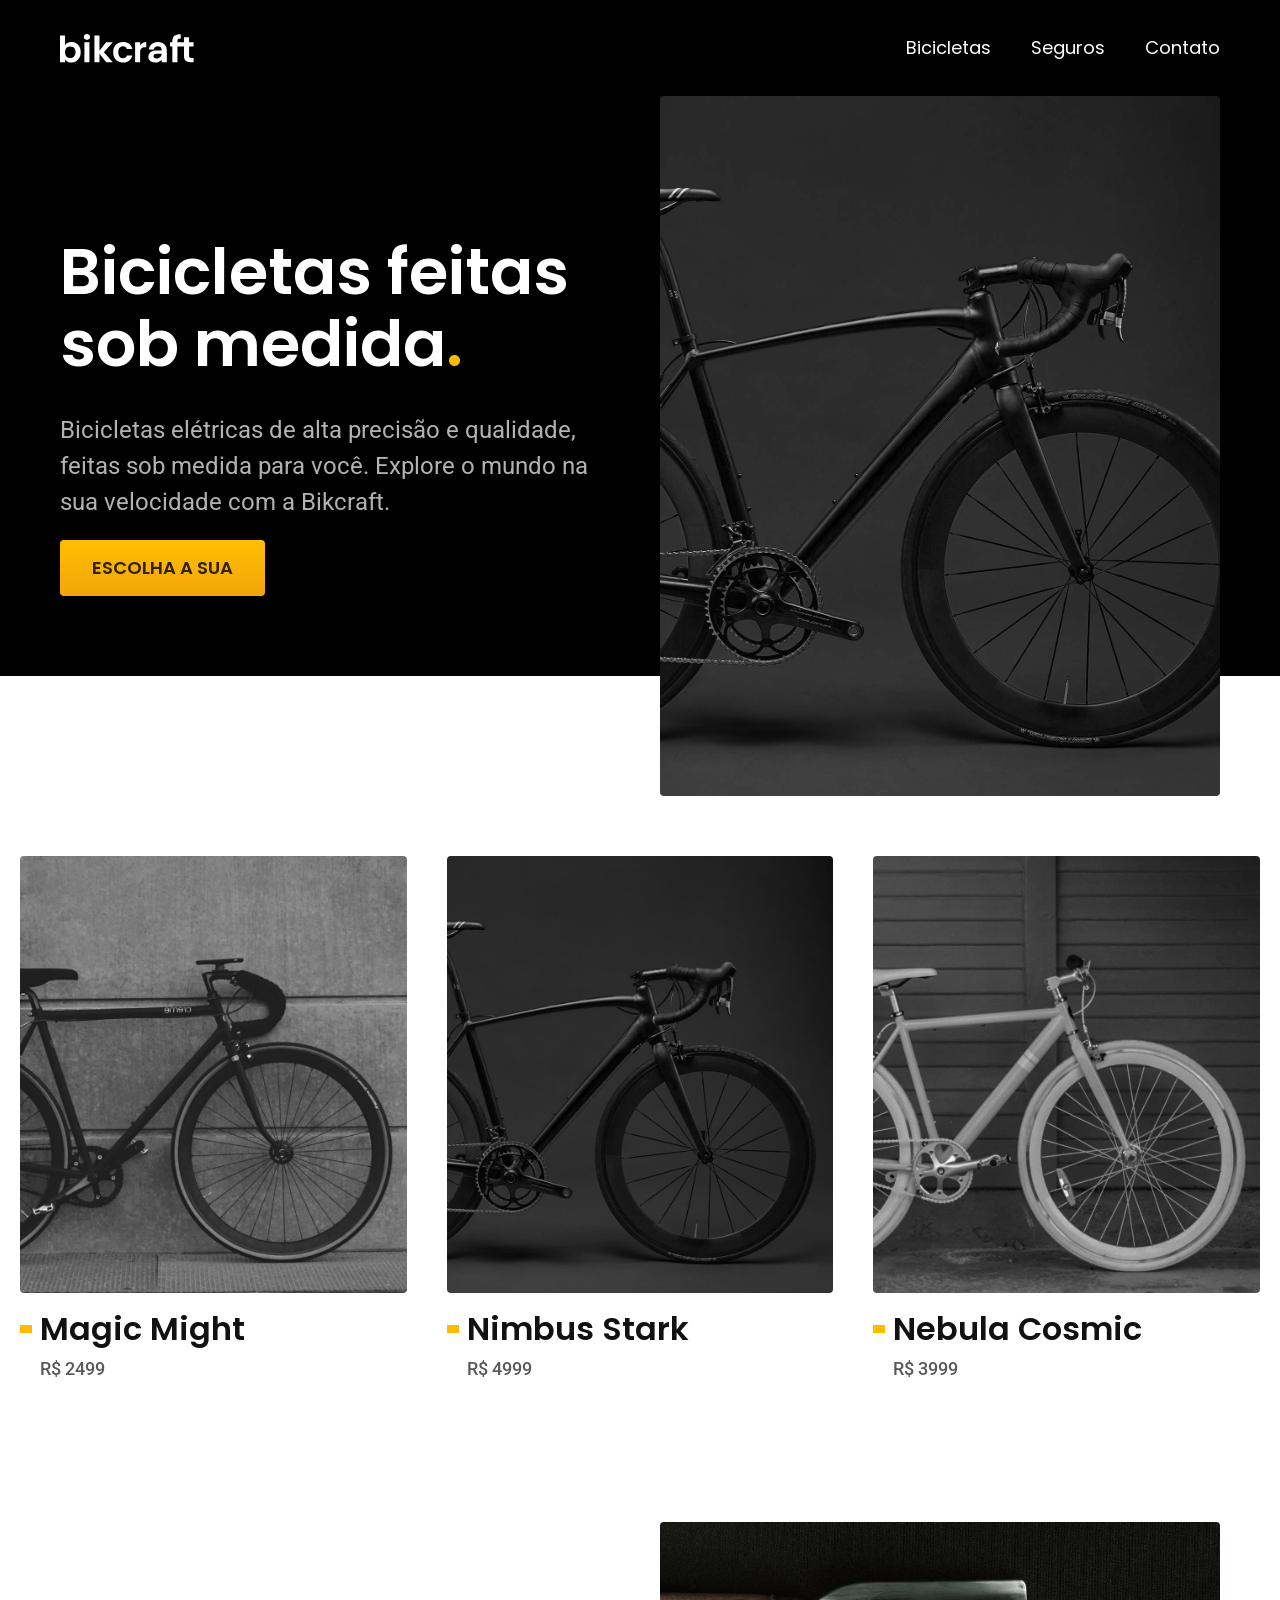
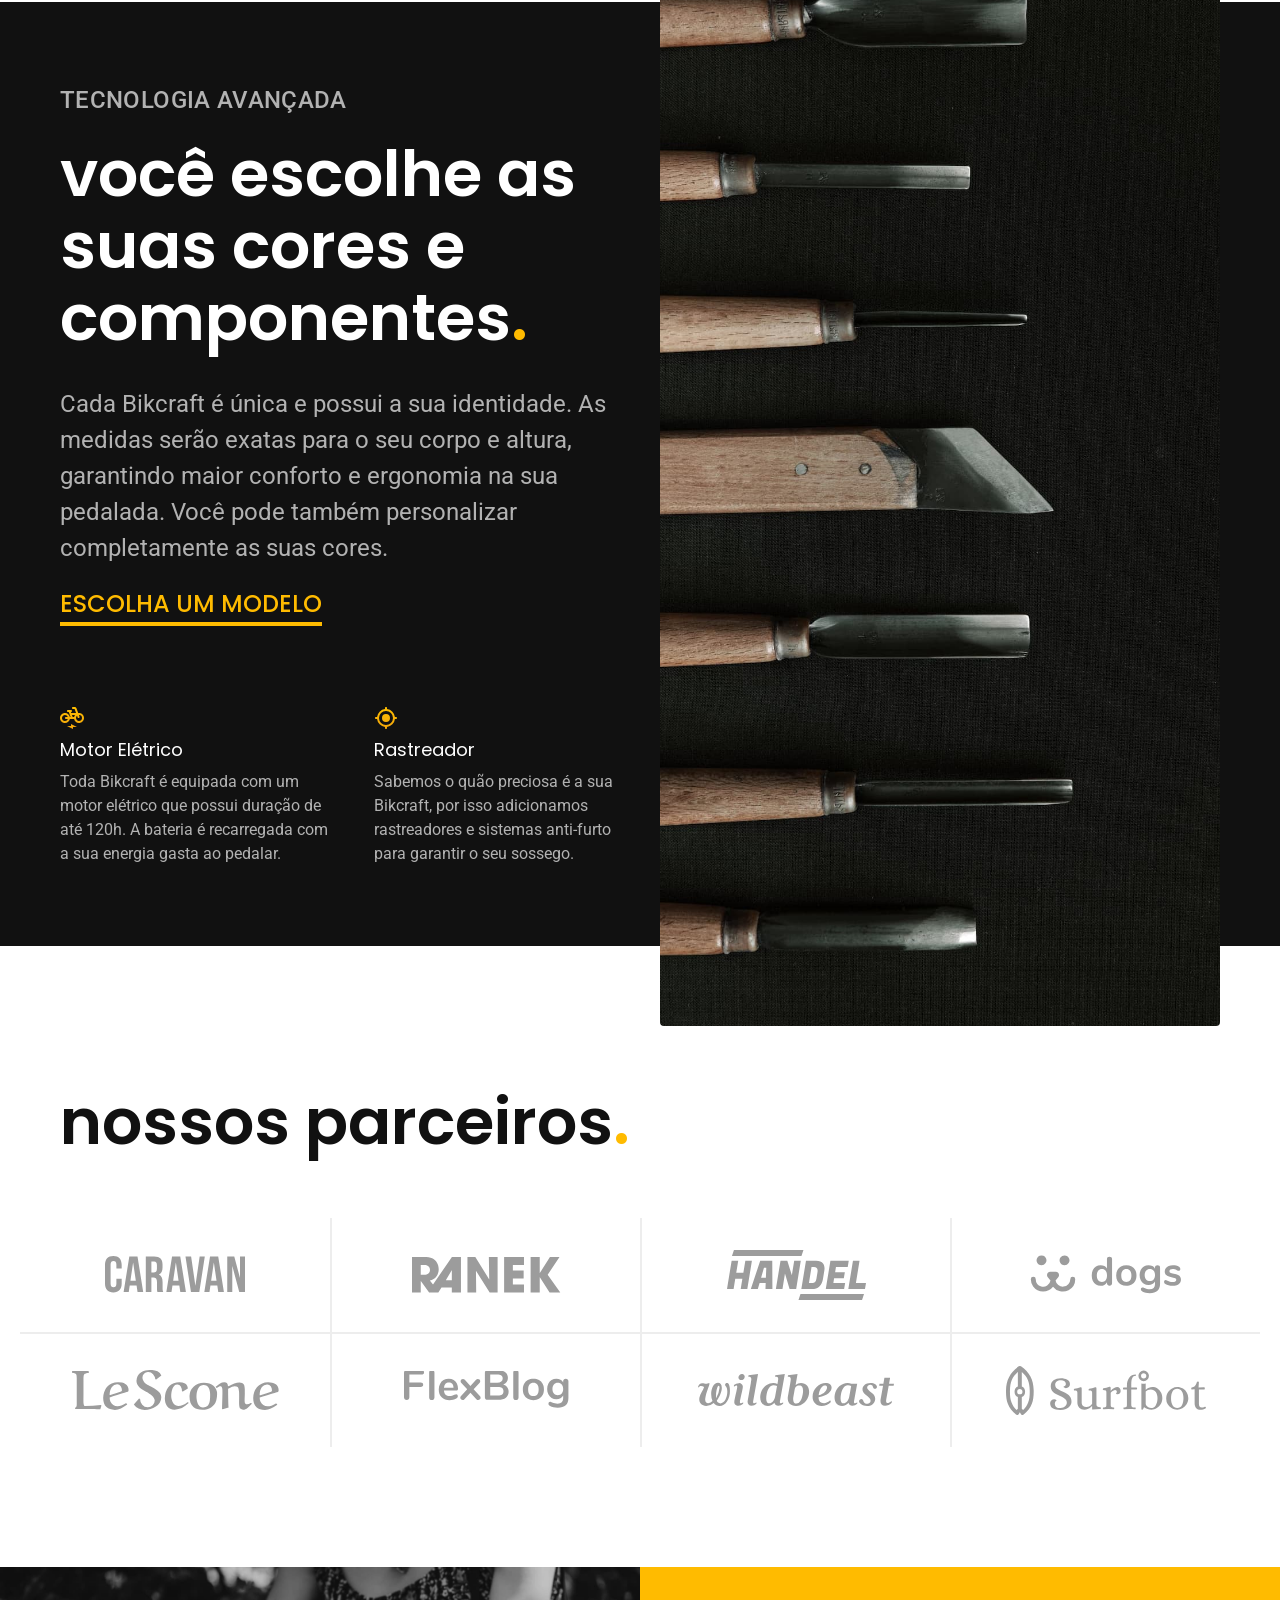
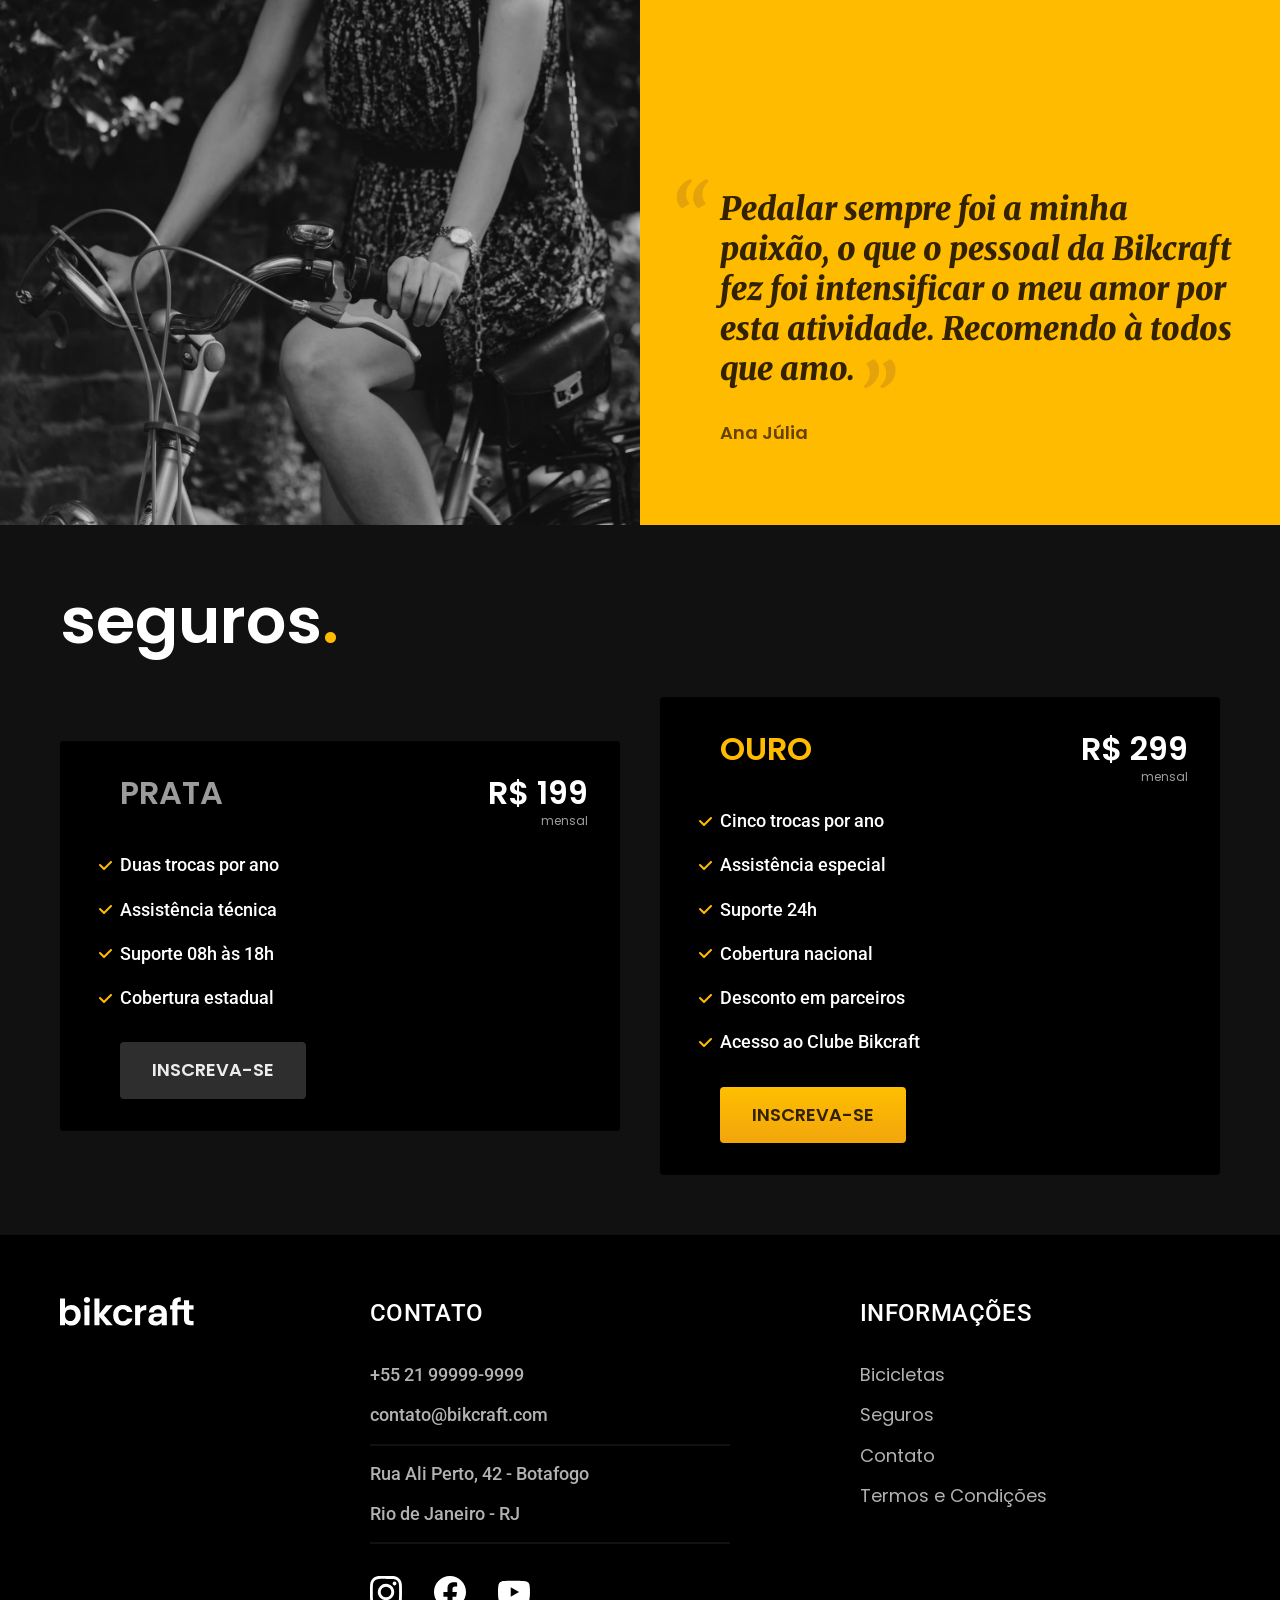
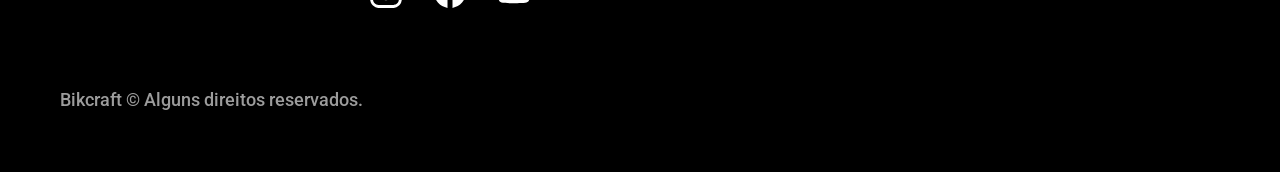
==== index.html @ f1c16901 "feat(): Adicionando favicon nas páginas e home" ====
<!DOCTYPE html>
<html lang="pt-br">

<head>
  <meta charset="UTF-8">
  <meta name="viewport" content="width=device-width, initial-scale=1.0">
  <title>Bikcraft - Bicicletas Elétricas</title>
  <meta name="description" content="Bicicletas elétricas de alta precisão e qualidade, feitas sob medida para você. Explore o mundo na sua velocidade com a Bikcraft.">
  <link rel="icon" href="./favicon.svg" type="image/svg+xml">
  <link rel="stylesheet" href="./css/style.css">
  <link rel="preconnect" href="https://fonts.googleapis.com">
  <link rel="preconnect" href="https://fonts.gstatic.com" crossorigin>
  <link href="https://fonts.googleapis.com/css2?family=Merriweather:ital,wght@1,900&family=Poppins:wght@500;600&family=Roboto:wght@400;500&display=swap" rel="stylesheet">
</head>

<body>
  <header class="header-bg">
    <div class="header container">
      <a href="./">
        <img src="./img/bikcraft.svg" alt="Bikcraft">
      </a>
      <nav aria-label="primaria">
        <ul class="header-menu font-1-m cor-0">
          <li><a href="./bicicletas.html">Bicicletas</a></li>
          <li><a href="./seguros.html">Seguros</a></li>
          <li><a href="./contato.html">Contato</a></li>
        </ul>
      </nav>
    </div>
  </header>
  <main class="introducao-bg">
    <div class="introducao container">
      <div class="introducao-conteudo">
        <h1 class="font-1-xxl cor-0">Bicicletas feitas sob medida<span class="cor-p1">.</span></h1>
        <p class="font-2-l cor-5">Bicicletas elétricas de alta precisão e qualidade, feitas sob medida para você. Explore o mundo na sua velocidade com a Bikcraft.</p>
        <a class="botao" href="./bicicletas.html">Escolha a sua</a>
      </div>
      <div>
        <img src="./img/fotos/introducao.jpg" alt="Bicicleta elétrica preta">
      </div>
    </div>
  </main>
  <article class="bicicletas-lista">
    <ul>
      <li>
        <a href="./bicicletas/magic.html">
          <img src="./img/bicicletas/magic-home.jpg" alt="Bicicleta preta">
          <h3 class="font-1-xl">Magic Might</h3>
          <span class="font-2-m cor-8">R$ 2499</span>
        </a>
      </li>
      <li>
        <a href="./bicicletas/nimbus.html">
          <img src="./img/bicicletas/nimbus-home.jpg" alt="Bicicleta preta">
          <h3 class="font-1-xl">Nimbus Stark</h3>
          <span class="font-2-m cor-8">R$ 4999</span>
        </a>
      </li>
      <li>
        <a href="./bicicletas/nebula.html">
          <img src="./img/bicicletas/nebula-home.jpg" alt="Bicicleta preta">
          <h3 class="font-1-xl">Nebula Cosmic</h3>
          <span class="font-2-m cor-8">R$ 3999</span>
        </a>
      </li>
    </ul>
  </article>
  <article class="tecnologia-bg">
    <div class="tecnologia container">
      <div class="tecnologia-conteudo">
        <span class="font-2-l-b cor-5">Tecnologia Avançada</span>
        <h2 class="font-1-xxl cor-0">você escolhe as suas cores e componentes<span class="cor-p1">.</span></h2>
        <p class="font-2-l cor-5">Cada Bikcraft é única e possui a sua identidade. As medidas serão exatas para o seu corpo e altura, garantindo maior conforto e ergonomia na sua pedalada. Você pode também personalizar completamente as suas cores.</p>
        <a class="link" href="./bicicletas.html">Escolha um modelo</a>
        <div class="tecnologia-vantagens">
          <div>
            <img src="./img/icones/eletrica.svg" alt="">
            <h3 class="font-1-m cor-0">Motor Elétrico</h3>
            <p class="font-2-s cor-5">Toda Bikcraft é equipada com um motor elétrico que possui duração de até 120h. A bateria é recarregada com a sua energia gasta ao pedalar.</p>
          </div>
          <div>
            <img src="./img/icones/rastreador.svg" alt="">
            <h3 class="font-1-m cor-0">Rastreador</h3>
            <p class="font-2-s cor-5">Sabemos o quão preciosa é a sua Bikcraft, por isso adicionamos rastreadores e sistemas anti-furto para garantir o seu sossego.</p>
          </div>
        </div>
      </div>
      <div class="tecnologia-imagem">
        <img src="./img/fotos/tecnologia.jpg" alt="">
      </div>
    </div>
  </article>
  <section class="parceiros" aria-label="Nossos Parceiros">
    <h2 class="container font-1-xxl">nossos parceiros<span class="cor-p1">.</span></h2>
    <ul>
      <li>
        <img src="./img/parceiros/caravan.svg" alt="caravan">
      </li>
      <li>
        <img src="./img/parceiros/ranek.svg" alt="ranek">
      </li>
      <li>
        <img src="./img/parceiros/handel.svg" alt="handel">
      </li>
      <li>
        <img src="./img/parceiros/dogs.svg" alt="dogs">
      </li>
      <li>
        <img src="./img/parceiros/lescone.svg" alt="lescone">
      </li>
      <li>
        <img src="./img/parceiros/flexblog.svg" alt="flexblog">
      </li>
      <li>
        <img src="./img/parceiros/wildbeast.svg" alt="wildbeast">
      </li>
      <li>
        <img src="./img/parceiros/surfbot.svg" alt="surfbot">
      </li>

    </ul>
  </section>
  <section class="depoimento" aria-label="Depoimento">
    <div>
      <img src="./img/fotos/depoimento.jpg" alt="Pessoa pedalando uma bicicleta Bikcraft">
    </div>
    <div class="depoimento-conteudo">
      <blockquote class="font-1-xl cor-p5">
        <p>Pedalar sempre foi a minha paixão, o que o pessoal da Bikcraft fez foi intensificar o meu amor por esta atividade. Recomendo à todos que amo.</p>
      </blockquote>
      <span class="font-1-m-b cor-p4">Ana Júlia</span>
    </div>
  </section>
  <article class="seguros-bg">
    <div class="seguros container">
      <h2 class="font-1-xxl cor-0">seguros<span class="cor-p1">.</span></h2>
      <div class="seguros-item">
        <h3 class="font-1-xl cor-6">PRATA</h3>
        <span class="font-1-xl cor-0">R$ 199 <span class="font-1-xs cor-6">mensal</span></span>
        <ul class="font-2-m cor-0">
          <li>Duas trocas por ano</li>
          <li>Assistência técnica</li>
          <li>Suporte 08h às 18h</li>
          <li>Cobertura estadual</li>
        </ul>
        <a class="botao secundario" href="./orcamento.html">Inscreva-se</a>
      </div>
      <div class="seguros-item">
        <h3 class="font-1-xl cor-p1">OURO</h3>
        <span class="font-1-xl cor-0">R$ 299 <span class="font-1-xs cor-6">mensal</span></span>
        <ul class="font-2-m cor-0">
          <li>Cinco trocas por ano</li>
          <li>Assistência especial</li>
          <li>Suporte 24h</li>
          <li>Cobertura nacional</li>
          <li>Desconto em parceiros</li>
          <li>Acesso ao Clube Bikcraft</li>
        </ul>
        <a class="botao" href="./orcamento.html">Inscreva-se</a>
      </div>
    </div>
  </article>
  <footer class="footer-bg">
    <div class="footer container">
      <img src="./img/bikcraft.svg" alt="Bikcraft">
      <div class="footer-contato">
        <h3 class="font-2-l-b cor-0">Contato</h3>
        <ul class="font-2-m cor-5">
          <li><a href="tel:+5521999999999">+55 21 99999-9999</a></li>
          <li><a href="mailto:contato@bikcraft.com">contato@bikcraft.com</a></li>
          <li>Rua Ali Perto, 42 - Botafogo</li>
          <li>Rio de Janeiro - RJ</li>
        </ul>
        <div class="footer-redes">
          <a href="./">
            <img src="./img/redes/instagram.svg" alt="Instagram">
          </a>
          <a href="./">
            <img src="./img/redes/facebook.svg" alt="Facebook">
          </a>
          <a href="./">
            <img src="./img/redes/youtube.svg" alt="Youtube">
          </a>
        </div>
      </div>
      <div class="footer-informacoes">
        <h3 class="font-2-l-b cor-0">Informações</h3>
        <nav>
          <ul class="font-1-m cor-5">
            <li><a href="./bicicletas.html">Bicicletas</a></li>
            <li><a href="./seguros.html">Seguros</a></li>
            <li><a href="./contato.html">Contato</a></li>
            <li><a href="./termos.html">Termos e Condições</a></li>
          </ul>
        </nav>
      </div>
      <p class="footer-copy font-2-m cor-6">Bikcraft © Alguns direitos reservados.</p>
    </div>
  </footer>
</body>

</html>
---- css/style.css ----
@import "./global/global.css";
@import "./utilidades/tipografia.css";
@import "./utilidades/cores.css";

@import "./global/header.css";
@import "./global/footer.css";

/* Utilidades */
@import "./utilidades/componentes.css";

/* Home */
@import "./home/introducao.css";
@import "./home/tecnologia.css";
@import "./home/parceiros.css";
@import "./home/depoimento.css";

/* Bicicletas */
@import "./bicicletas/bicicletas-lista.css";
@import "./bicicletas/bicicletas.css";

/* Seguros */
@import "./seguros/seguros.css";
@import "./seguros/vantagens.css";
@import "./seguros/perguntas.css";

/* Termos */
@import "./termos/termos.css";
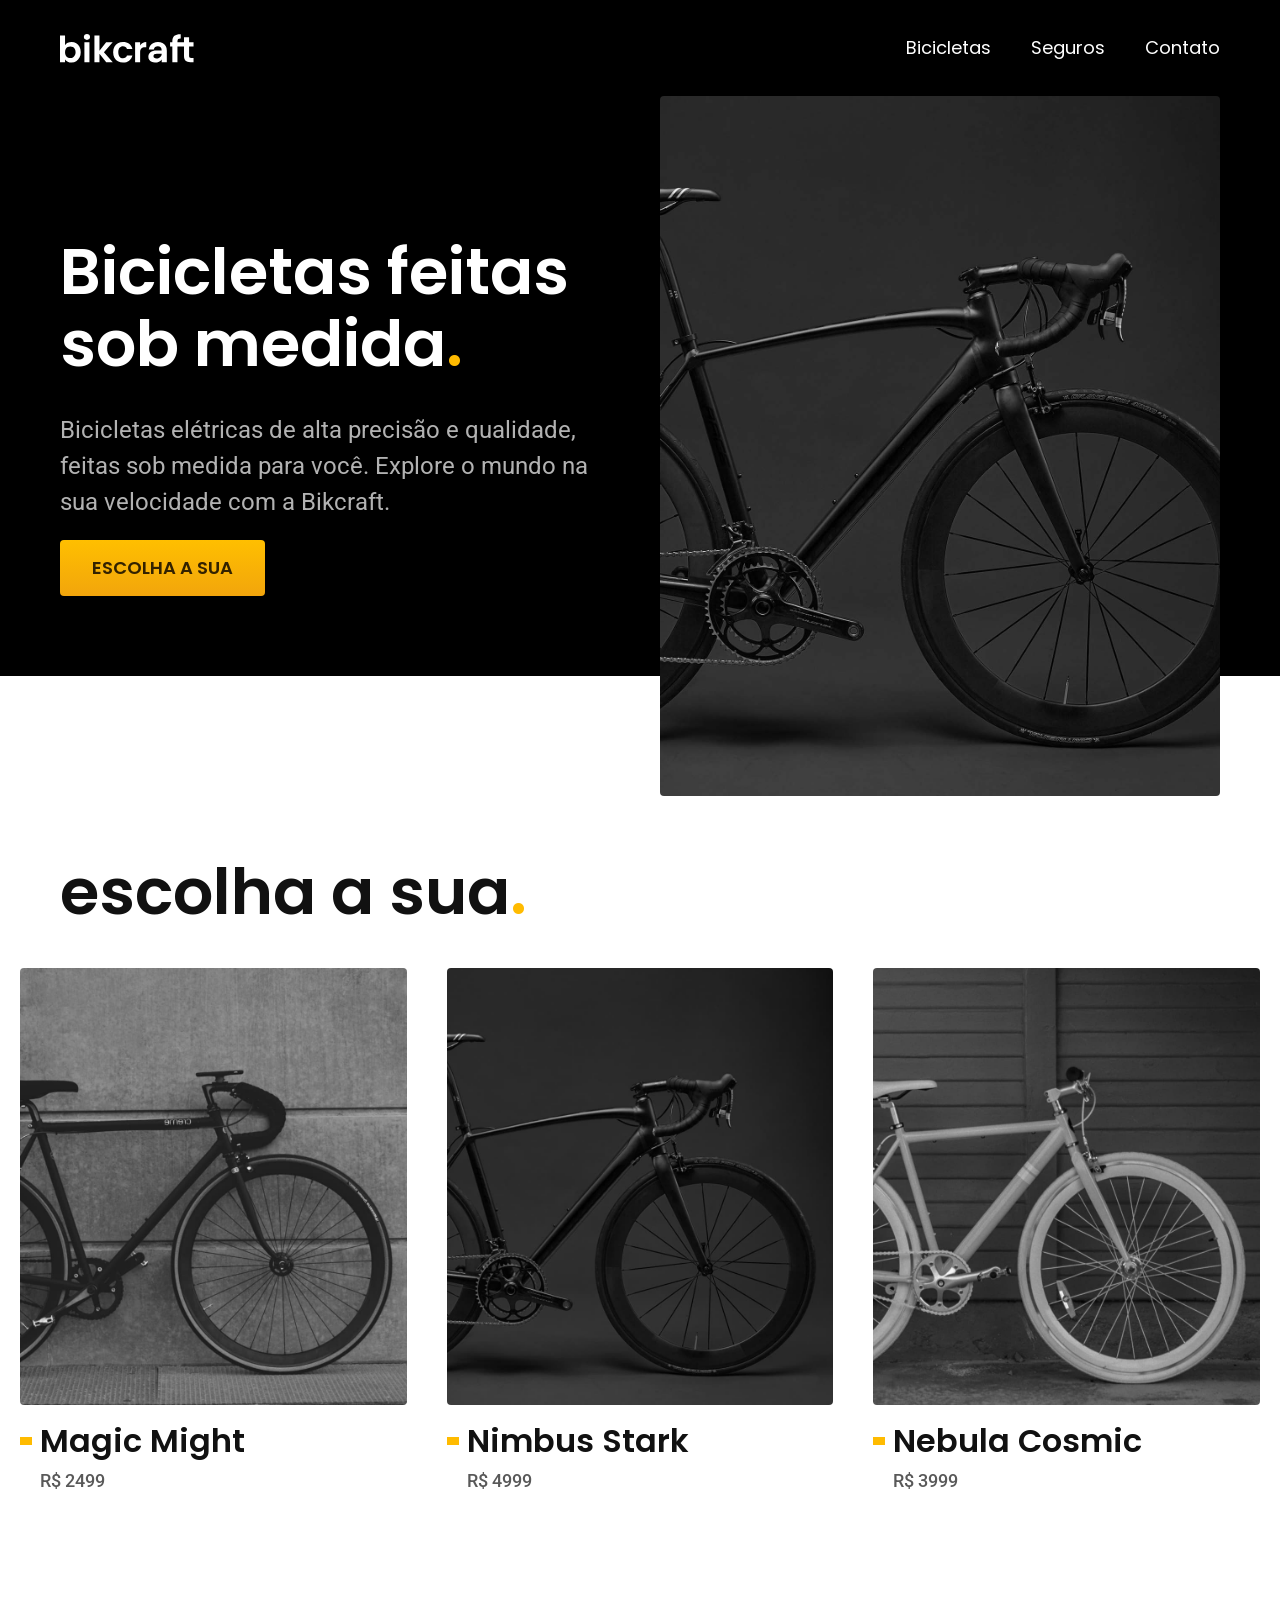
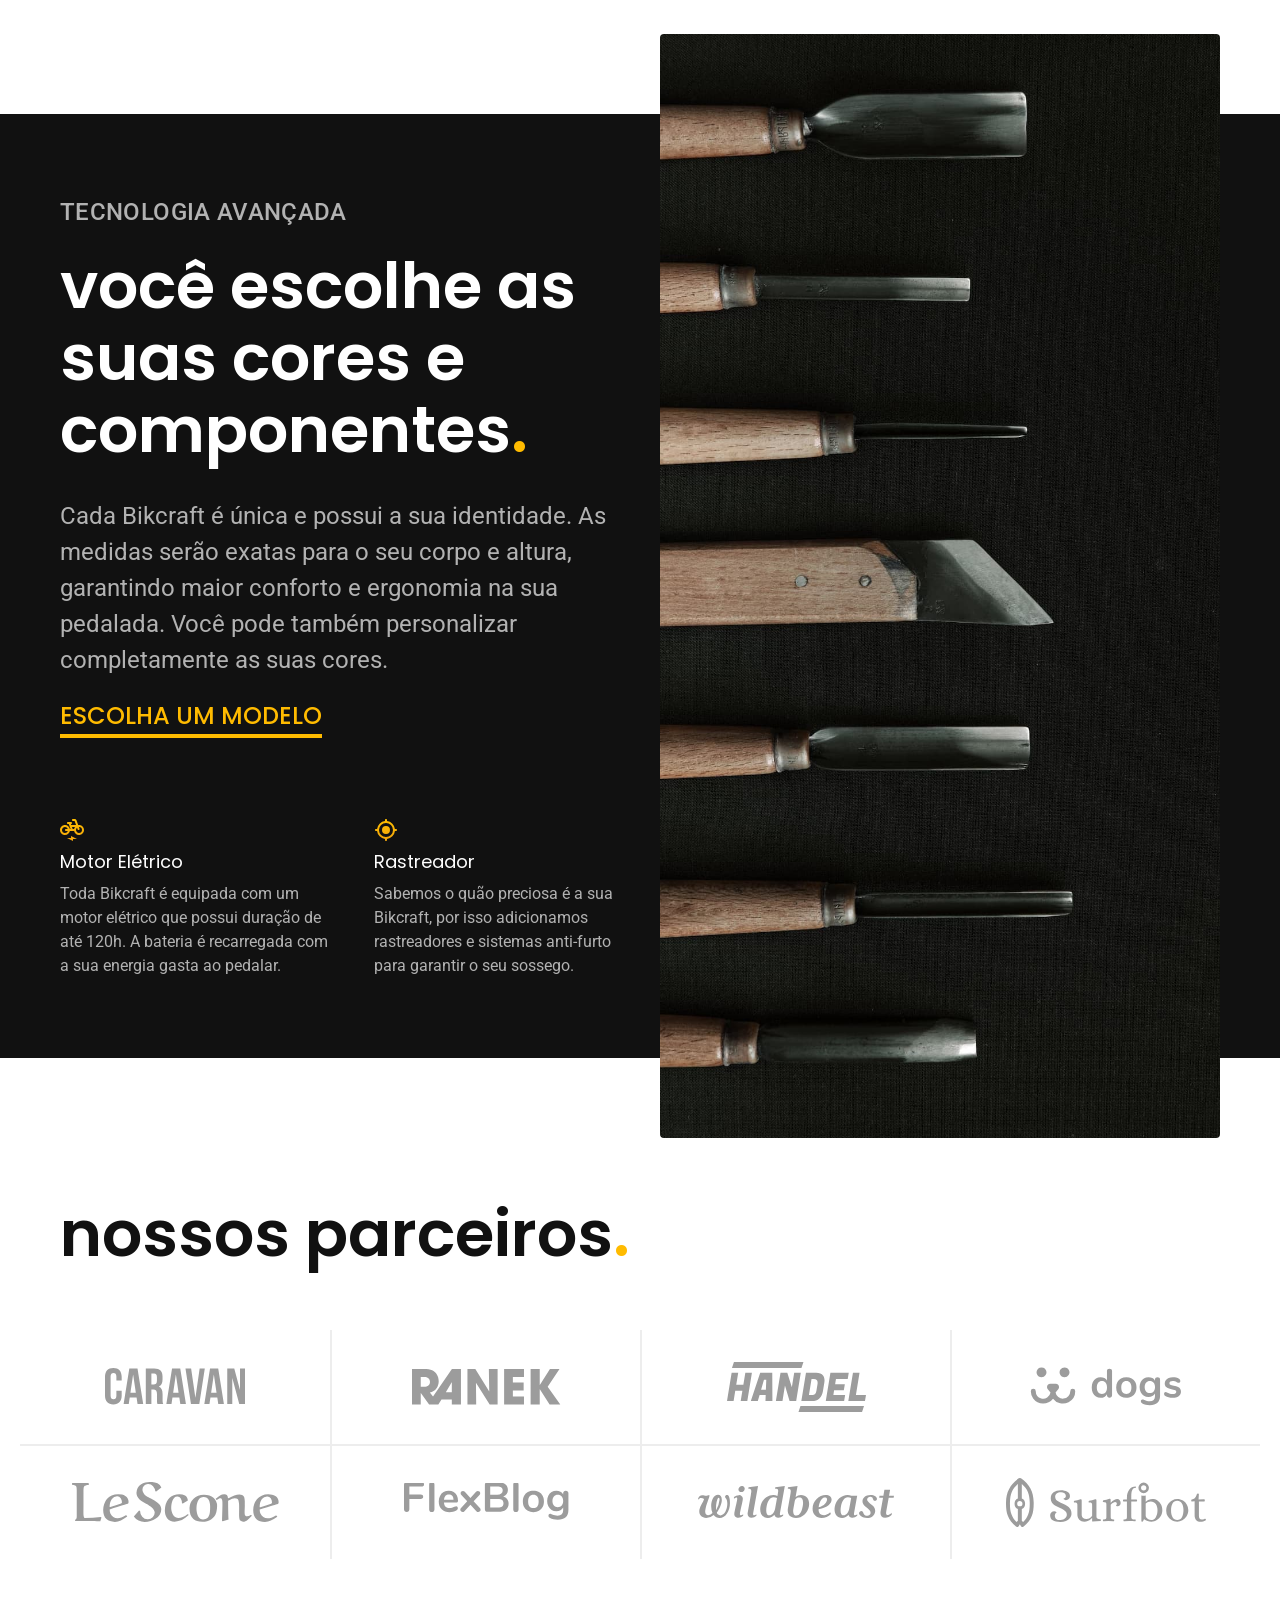
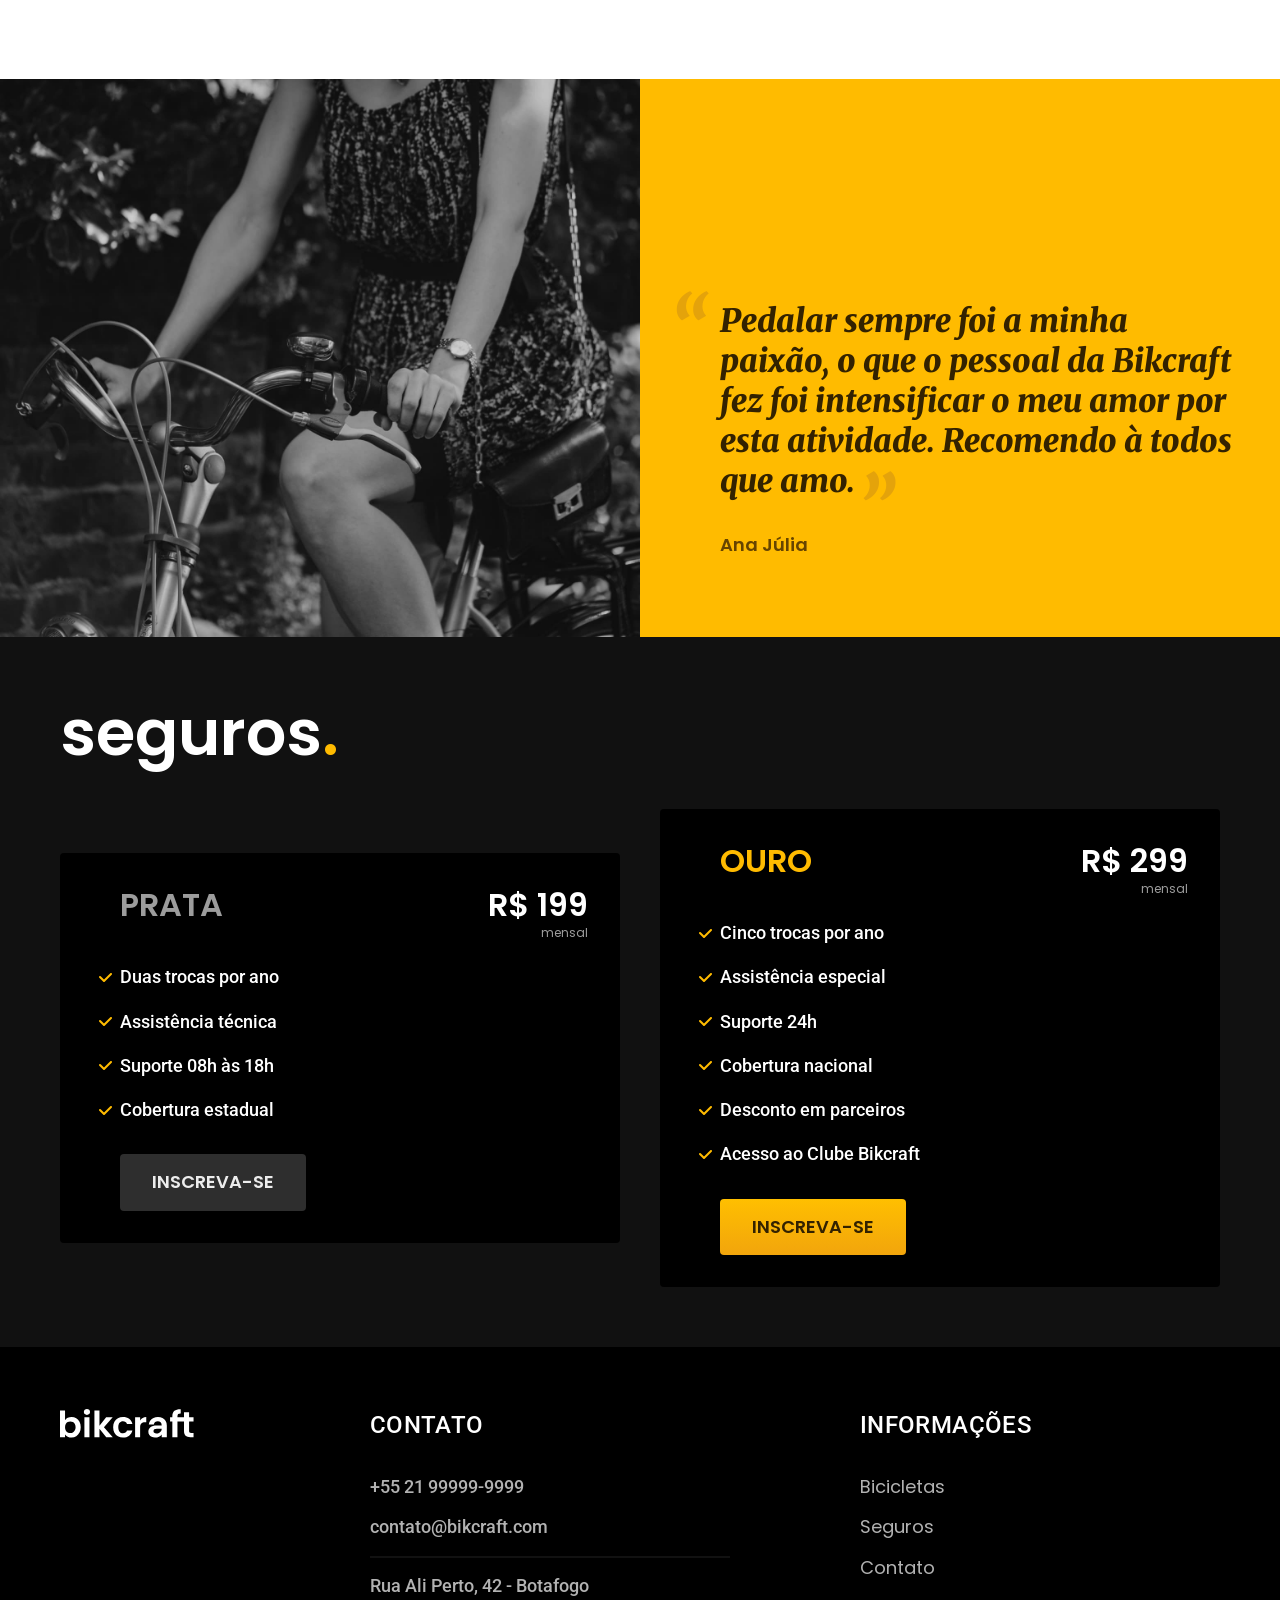
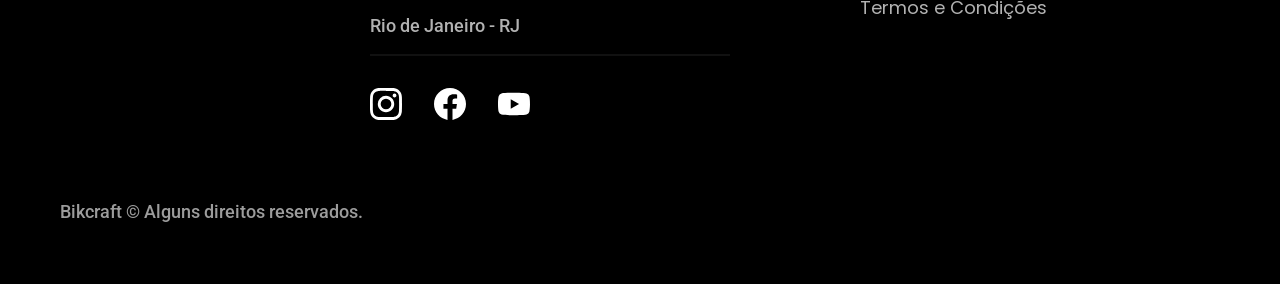
==== commit 6c24ca31: "feat(): Adicionado titulo na área de nossas bicicletas" ====
--- a/index.html
+++ b/index.html
@@ -41,6 +41,7 @@
     </div>
   </main>
   <article class="bicicletas-lista">
+    <h2 class="container font-1-xxl">escolha a sua<span class="cor-p1">.</span></h2>
     <ul>
       <li>
         <a href="./bicicletas/magic.html">
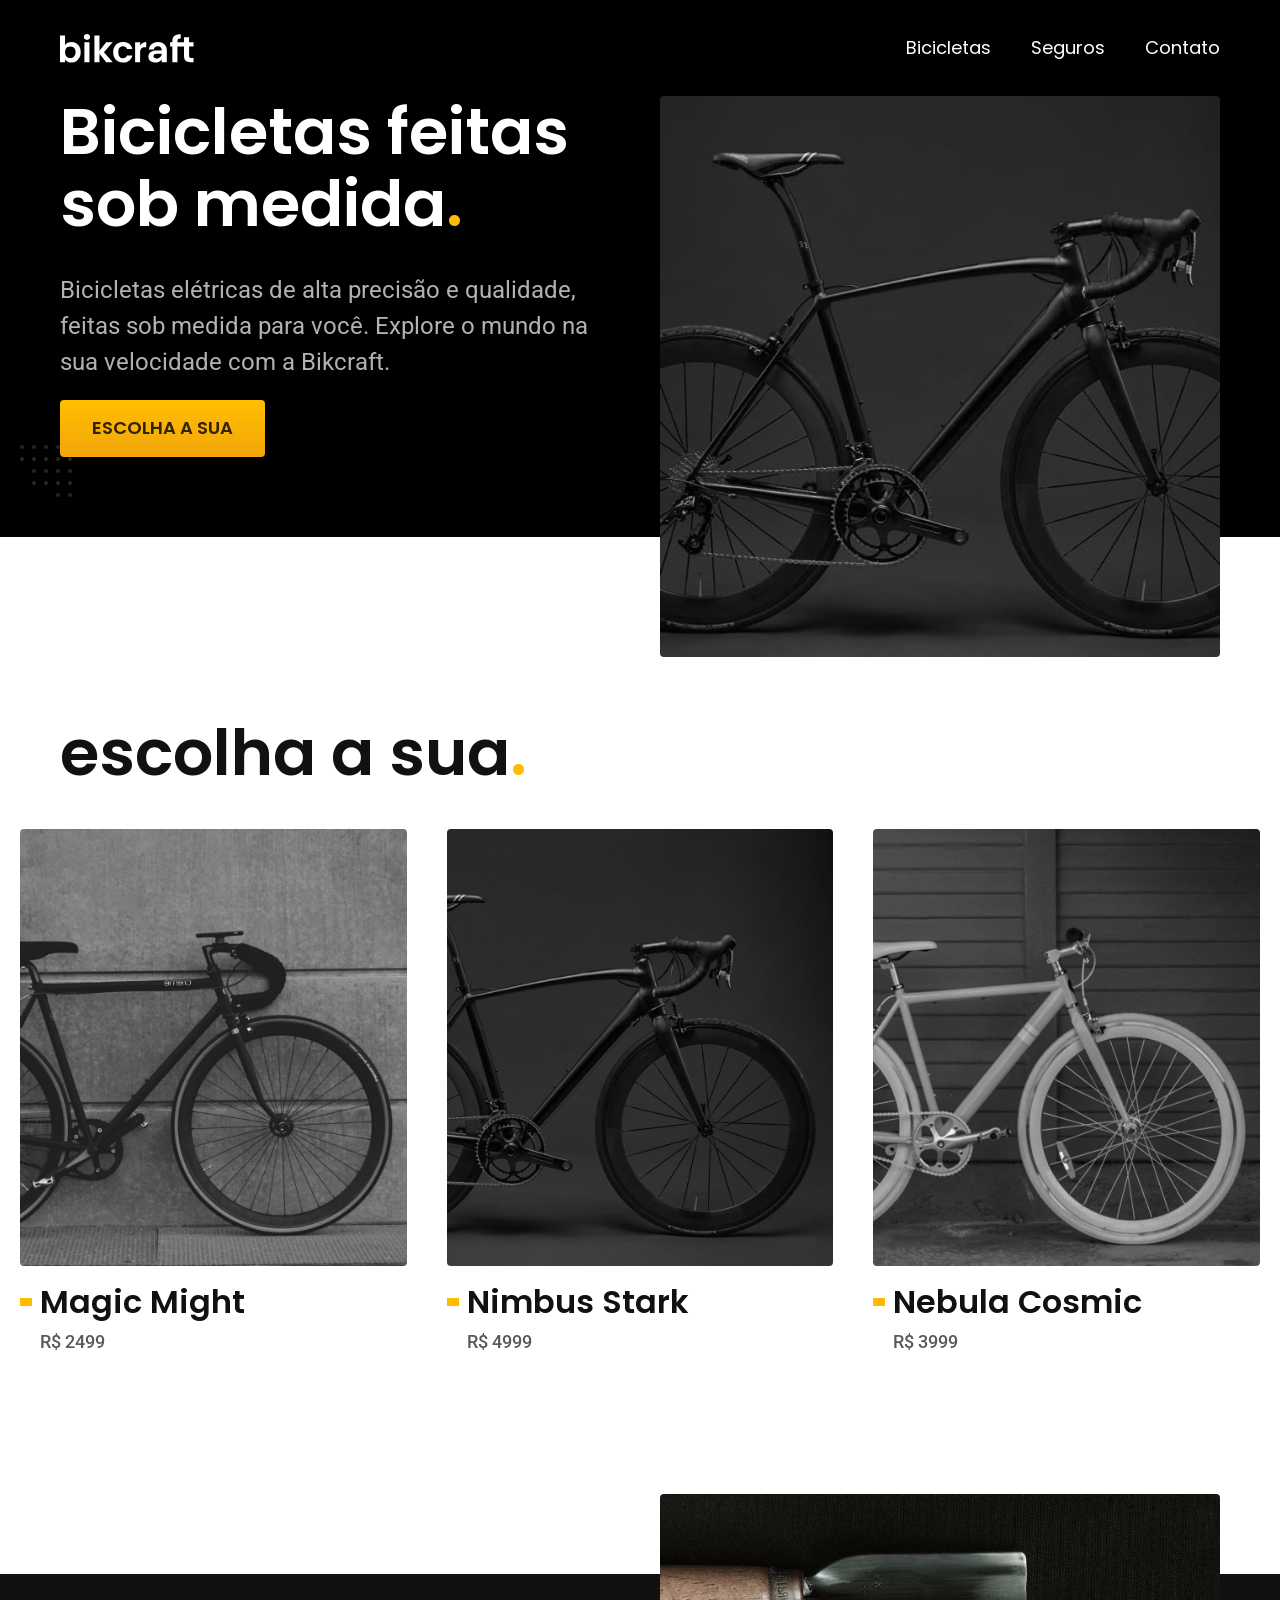
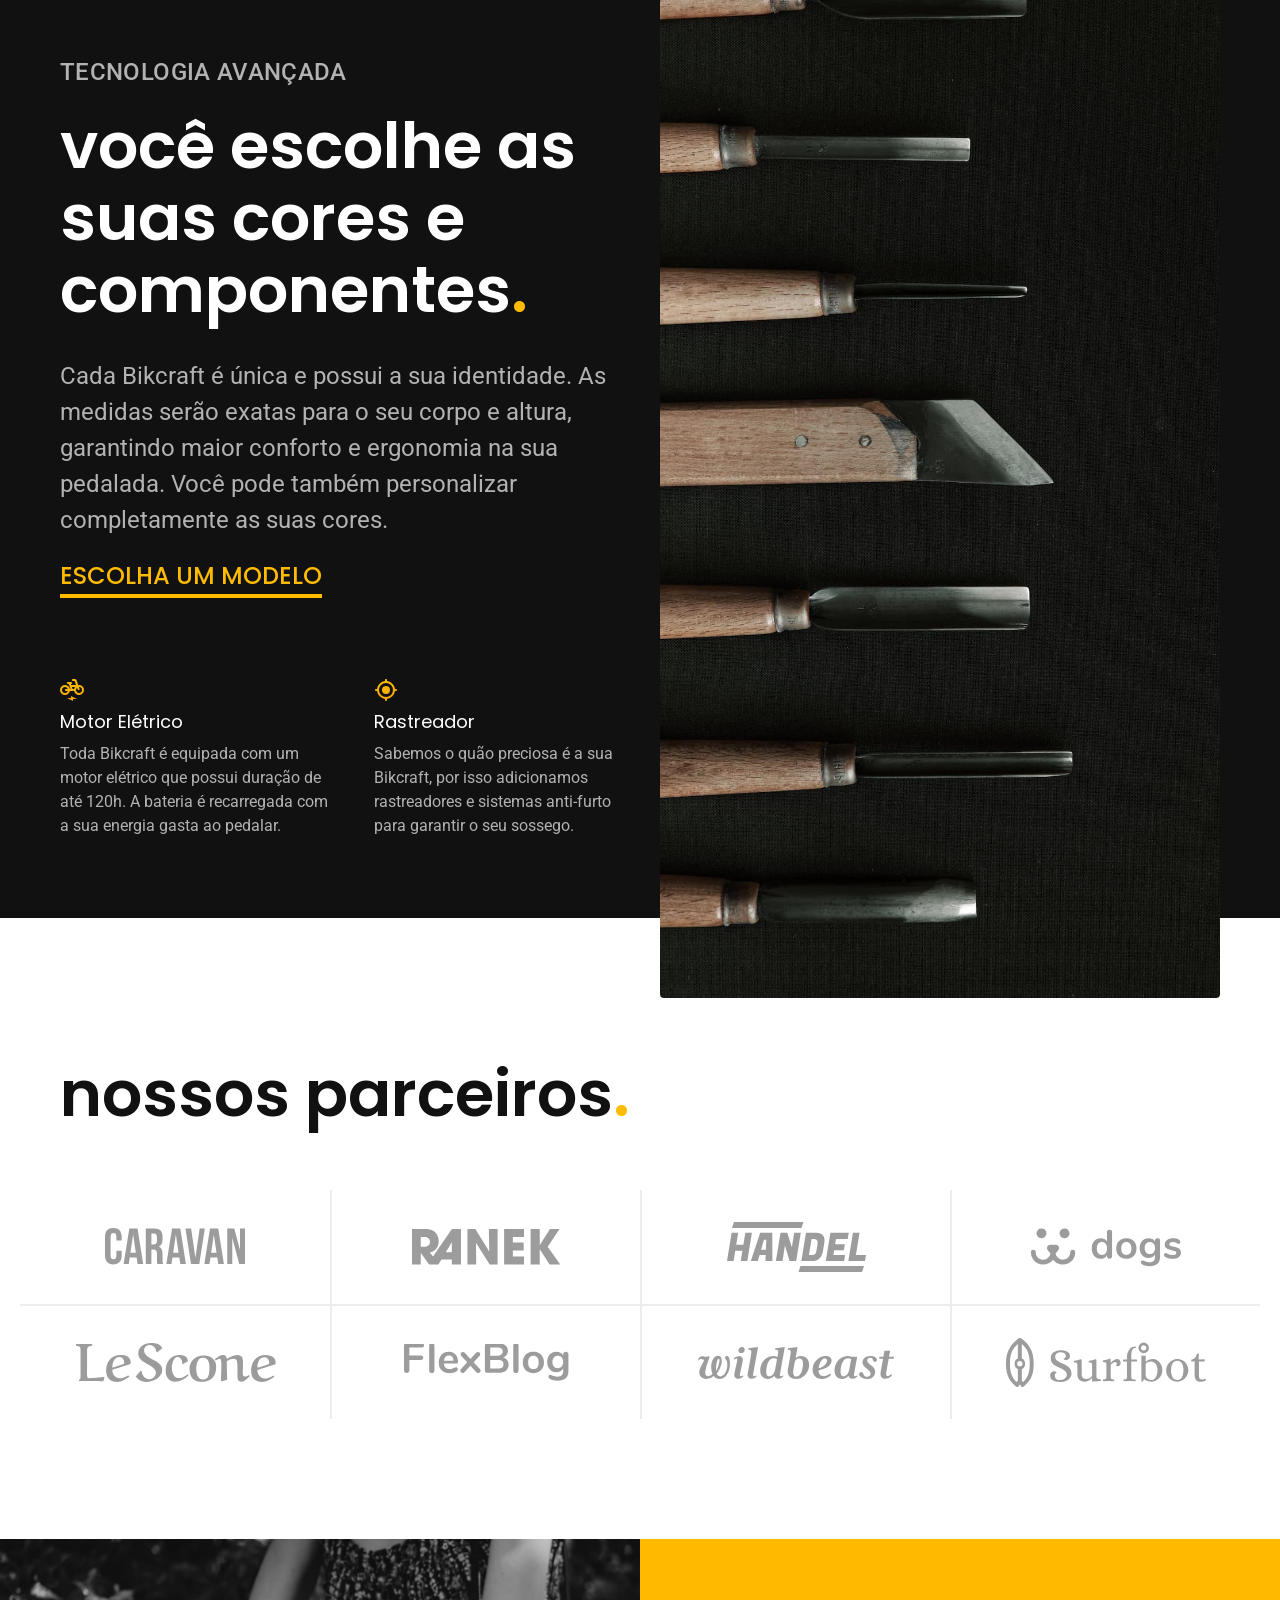
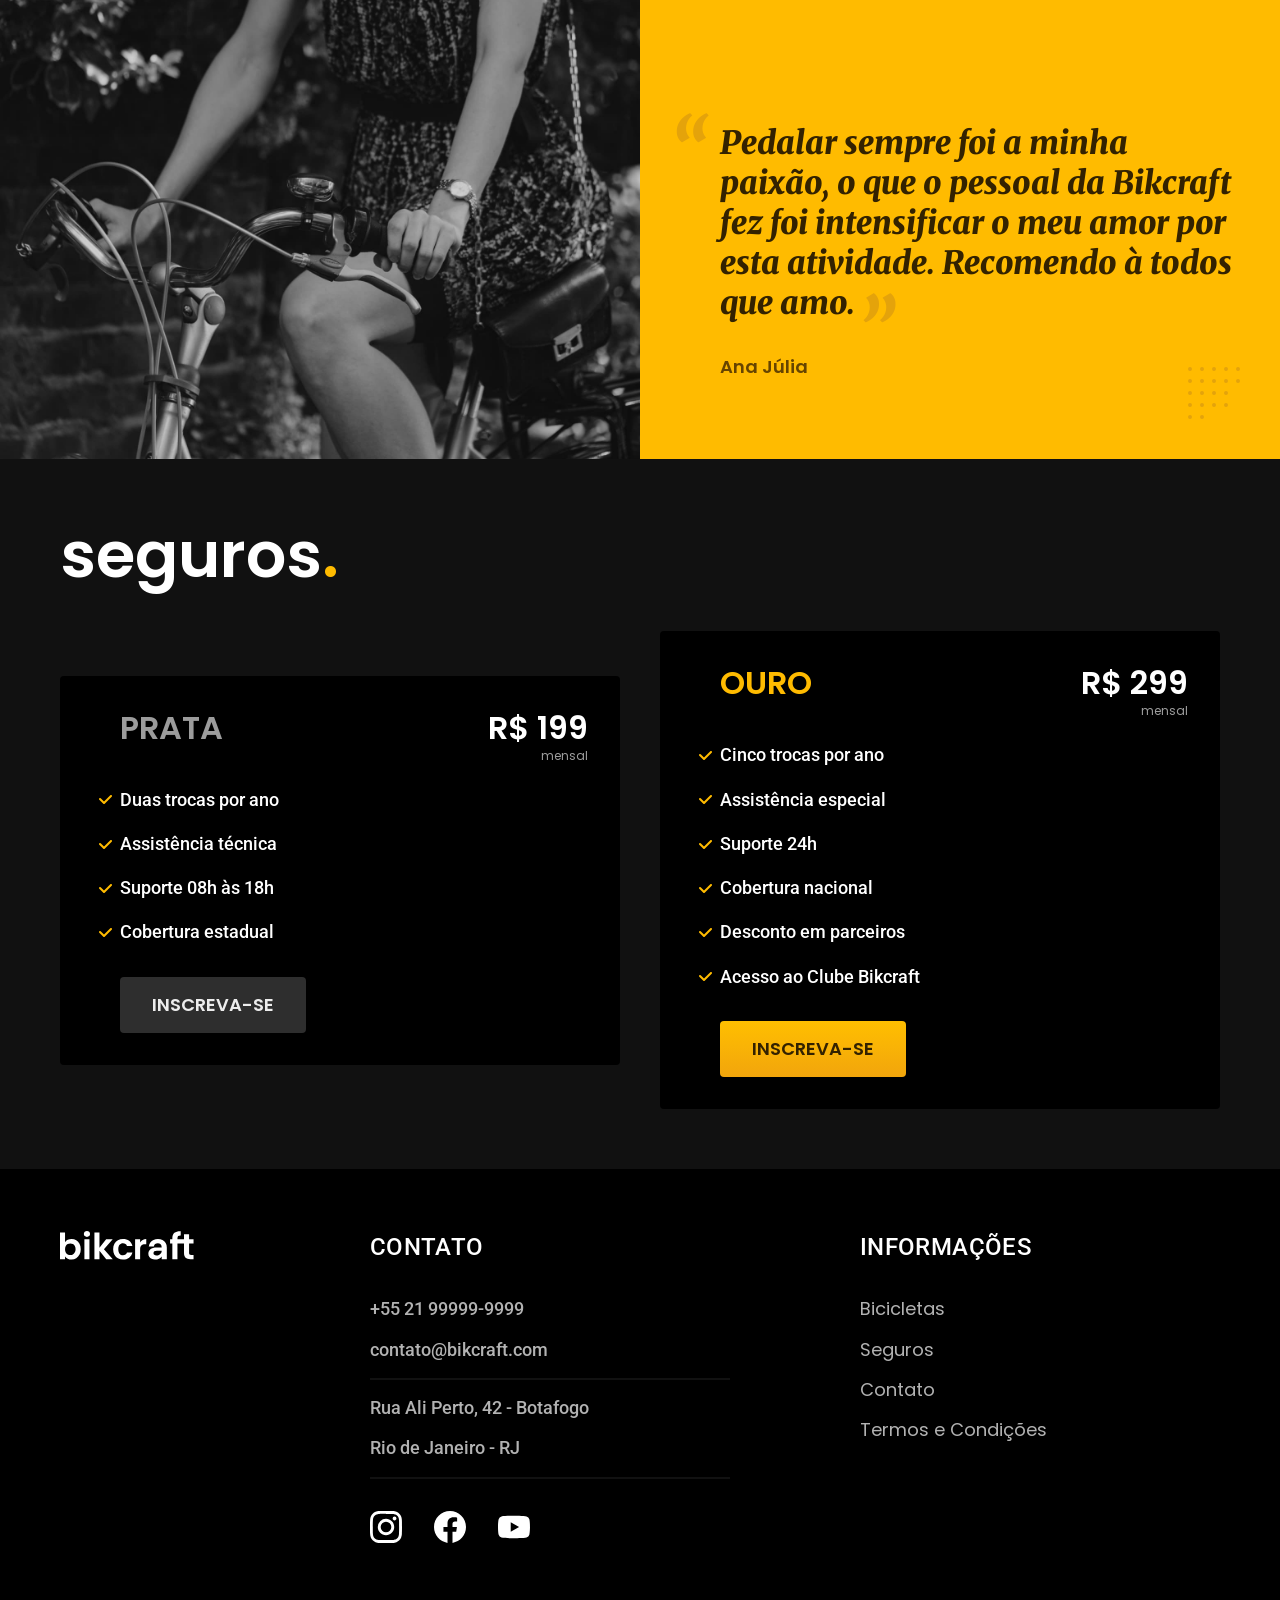
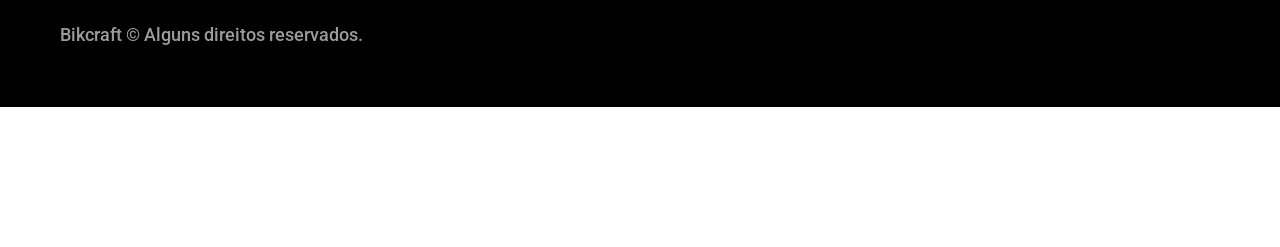
==== commit cc971b08: "feat(): Realizada algumas otimizações nas páginas" ====
--- a/index.html
+++ b/index.html
@@ -7,6 +7,7 @@
   <title>Bikcraft - Bicicletas Elétricas</title>
   <meta name="description" content="Bicicletas elétricas de alta precisão e qualidade, feitas sob medida para você. Explore o mundo na sua velocidade com a Bikcraft.">
   <link rel="icon" href="./favicon.svg" type="image/svg+xml">
+  <link rel="preload" href="./css/style.css" as="style">
   <link rel="stylesheet" href="./css/style.css">
   <link rel="preconnect" href="https://fonts.googleapis.com">
   <link rel="preconnect" href="https://fonts.gstatic.com" crossorigin>
@@ -17,7 +18,7 @@
   <header class="header-bg">
     <div class="header container">
       <a href="./">
-        <img src="./img/bikcraft.svg" alt="Bikcraft">
+        <img src="./img/bikcraft.svg" width="136" height="32" alt="Bikcraft">
       </a>
       <nav aria-label="primaria">
         <ul class="header-menu font-1-m cor-0">
@@ -35,9 +36,10 @@
         <p class="font-2-l cor-5">Bicicletas elétricas de alta precisão e qualidade, feitas sob medida para você. Explore o mundo na sua velocidade com a Bikcraft.</p>
         <a class="botao" href="./bicicletas.html">Escolha a sua</a>
       </div>
-      <div>
-        <img src="./img/fotos/introducao.jpg" alt="Bicicleta elétrica preta">
-      </div>
+      <picture>
+        <source media="(max-width: 800px)" srcset="./img/bicicletas/nimbus.jpg">
+        <img src="./img/fotos/introducao.jpg" width="1280" height="1600" alt="Bicicleta elétrica preta">
+      </picture>
     </div>
   </main>
   <article class="bicicletas-lista">
@@ -45,21 +47,21 @@
     <ul>
       <li>
         <a href="./bicicletas/magic.html">
-          <img src="./img/bicicletas/magic-home.jpg" alt="Bicicleta preta">
+          <img src="./img/bicicletas/magic-home.jpg" width="920" height="1040" alt="Bicicleta preta">
           <h3 class="font-1-xl">Magic Might</h3>
           <span class="font-2-m cor-8">R$ 2499</span>
         </a>
       </li>
       <li>
         <a href="./bicicletas/nimbus.html">
-          <img src="./img/bicicletas/nimbus-home.jpg" alt="Bicicleta preta">
+          <img src="./img/bicicletas/nimbus-home.jpg" width="920" height="1040" alt="Bicicleta preta">
           <h3 class="font-1-xl">Nimbus Stark</h3>
           <span class="font-2-m cor-8">R$ 4999</span>
         </a>
       </li>
       <li>
         <a href="./bicicletas/nebula.html">
-          <img src="./img/bicicletas/nebula-home.jpg" alt="Bicicleta preta">
+          <img src="./img/bicicletas/nebula-home.jpg" width="920" height="1040" alt="Bicicleta preta">
           <h3 class="font-1-xl">Nebula Cosmic</h3>
           <span class="font-2-m cor-8">R$ 3999</span>
         </a>
@@ -75,19 +77,19 @@
         <a class="link" href="./bicicletas.html">Escolha um modelo</a>
         <div class="tecnologia-vantagens">
           <div>
-            <img src="./img/icones/eletrica.svg" alt="">
+            <img src="./img/icones/eletrica.svg" width="24" height="24" alt="">
             <h3 class="font-1-m cor-0">Motor Elétrico</h3>
             <p class="font-2-s cor-5">Toda Bikcraft é equipada com um motor elétrico que possui duração de até 120h. A bateria é recarregada com a sua energia gasta ao pedalar.</p>
           </div>
           <div>
-            <img src="./img/icones/rastreador.svg" alt="">
+            <img src="./img/icones/rastreador.svg" width="24" height="24" alt="">
             <h3 class="font-1-m cor-0">Rastreador</h3>
             <p class="font-2-s cor-5">Sabemos o quão preciosa é a sua Bikcraft, por isso adicionamos rastreadores e sistemas anti-furto para garantir o seu sossego.</p>
           </div>
         </div>
       </div>
       <div class="tecnologia-imagem">
-        <img src="./img/fotos/tecnologia.jpg" alt="">
+        <img src="./img/fotos/tecnologia.jpg" width="1200" height="1920" alt="">
       </div>
     </div>
   </article>
@@ -95,35 +97,35 @@
     <h2 class="container font-1-xxl">nossos parceiros<span class="cor-p1">.</span></h2>
     <ul>
       <li>
-        <img src="./img/parceiros/caravan.svg" alt="caravan">
-      </li>
-      <li>
-        <img src="./img/parceiros/ranek.svg" alt="ranek">
-      </li>
-      <li>
-        <img src="./img/parceiros/handel.svg" alt="handel">
-      </li>
-      <li>
-        <img src="./img/parceiros/dogs.svg" alt="dogs">
-      </li>
-      <li>
-        <img src="./img/parceiros/lescone.svg" alt="lescone">
-      </li>
-      <li>
-        <img src="./img/parceiros/flexblog.svg" alt="flexblog">
-      </li>
-      <li>
-        <img src="./img/parceiros/wildbeast.svg" alt="wildbeast">
-      </li>
-      <li>
-        <img src="./img/parceiros/surfbot.svg" alt="surfbot">
+        <img src="./img/parceiros/caravan.svg" width="140" height="38" alt="caravan">
+      </li>
+      <li>
+        <img src="./img/parceiros/ranek.svg" width="149" height="36" alt="ranek">
+      </li>
+      <li>
+        <img src="./img/parceiros/handel.svg" width="139" height="50" alt="handel">
+      </li>
+      <li>
+        <img src="./img/parceiros/dogs.svg" width="152" height="39" alt="dogs">
+      </li>
+      <li>
+        <img src="./img/parceiros/lescone.svg" width="201" height="41" alt="lescone">
+      </li>
+      <li>
+        <img src="./img/parceiros/flexblog.svg" width="165" height="38" alt="flexblog">
+      </li>
+      <li>
+        <img src="./img/parceiros/wildbeast.svg" width="196" height="34" alt="wildbeast">
+      </li>
+      <li>
+        <img src="./img/parceiros/surfbot.svg" width="200" height="49" alt="surfbot">
       </li>
 
     </ul>
   </section>
   <section class="depoimento" aria-label="Depoimento">
     <div>
-      <img src="./img/fotos/depoimento.jpg" alt="Pessoa pedalando uma bicicleta Bikcraft">
+      <img src="./img/fotos/depoimento.jpg" width="1560" height="1360" alt="Pessoa pedalando uma bicicleta Bikcraft">
     </div>
     <div class="depoimento-conteudo">
       <blockquote class="font-1-xl cor-p5">
@@ -163,7 +165,7 @@
   </article>
   <footer class="footer-bg">
     <div class="footer container">
-      <img src="./img/bikcraft.svg" alt="Bikcraft">
+      <img src="./img/bikcraft.svg" width="136" height="32" alt="Bikcraft">
       <div class="footer-contato">
         <h3 class="font-2-l-b cor-0">Contato</h3>
         <ul class="font-2-m cor-5">
@@ -174,13 +176,13 @@
         </ul>
         <div class="footer-redes">
           <a href="./">
-            <img src="./img/redes/instagram.svg" alt="Instagram">
+            <img src="./img/redes/instagram.svg" width="32" height="32" alt="Instagram">
           </a>
           <a href="./">
-            <img src="./img/redes/facebook.svg" alt="Facebook">
+            <img src="./img/redes/facebook.svg" width="32" height="32" alt="Facebook">
           </a>
           <a href="./">
-            <img src="./img/redes/youtube.svg" alt="Youtube">
+            <img src="./img/redes/youtube.svg" width="32" height="32" alt="Youtube">
           </a>
         </div>
       </div>
--- a/css/style.css
+++ b/css/style.css
@@ -7,6 +7,7 @@
 
 /* Utilidades */
 @import "./utilidades/componentes.css";
+@import "./utilidades/formulario.css";
 
 /* Home */
 @import "./home/introducao.css";
@@ -18,10 +19,21 @@
 @import "./bicicletas/bicicletas-lista.css";
 @import "./bicicletas/bicicletas.css";
 
+/* Bicicleta */
+@import "./bicicleta/bicicleta.css";
+@import "./bicicleta/seguro.css";
+
 /* Seguros */
 @import "./seguros/seguros.css";
 @import "./seguros/vantagens.css";
 @import "./seguros/perguntas.css";
 
+/* Contato */
+@import "./contato/contato.css";
+@import "./contato/lojas.css";
+
+/* Orçamento */
+@import "./orcamento/orcamento.css";
+
 /* Termos */
 @import "./termos/termos.css";
--- a/css/style.css
+++ b/css/style.css
@@ -7,6 +7,7 @@
 
 /* Utilidades */
 @import "./utilidades/componentes.css";
+@import "./utilidades/formulario.css";
 
 /* Home */
 @import "./home/introducao.css";
@@ -18,10 +19,21 @@
 @import "./bicicletas/bicicletas-lista.css";
 @import "./bicicletas/bicicletas.css";
 
+/* Bicicleta */
+@import "./bicicleta/bicicleta.css";
+@import "./bicicleta/seguro.css";
+
 /* Seguros */
 @import "./seguros/seguros.css";
 @import "./seguros/vantagens.css";
 @import "./seguros/perguntas.css";
 
+/* Contato */
+@import "./contato/contato.css";
+@import "./contato/lojas.css";
+
+/* Orçamento */
+@import "./orcamento/orcamento.css";
+
 /* Termos */
 @import "./termos/termos.css";
